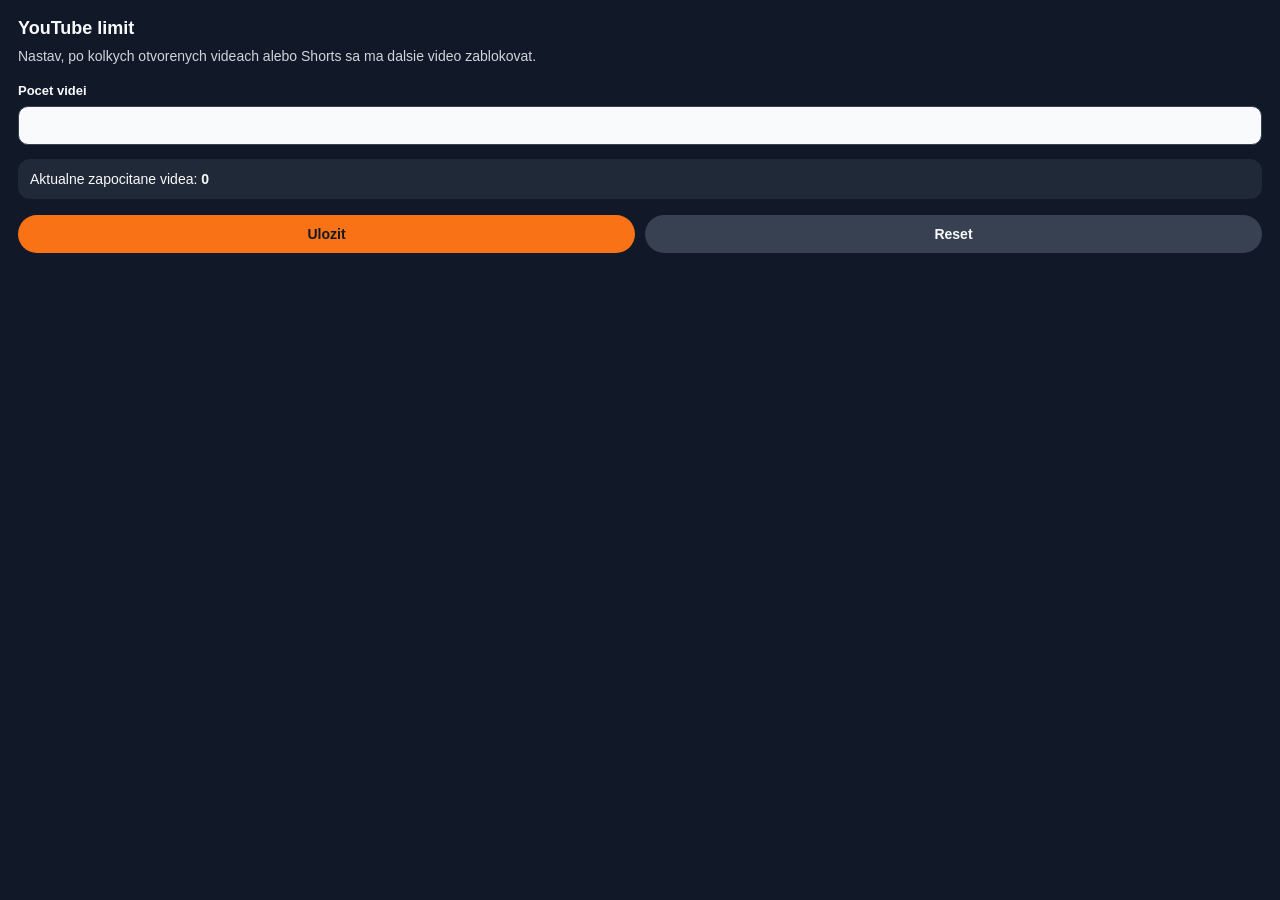
==== popup.html @ 53f16253 "First commit" ====
<!DOCTYPE html>
<html lang="sk">
<head>
    <meta charset="UTF-8">
    <meta name="viewport" content="width=device-width, initial-scale=1.0">
    <title>YouTube limit</title>
    <style>
        :root {
            color-scheme: light;
        }

        body {
            margin: 0;
            min-width: 280px;
            font-family: Arial, sans-serif;
            background: #111827;
            color: #f9fafb;
        }

        .panel {
            padding: 18px;
        }

        h1 {
            margin: 0 0 8px;
            font-size: 18px;
        }

        p {
            margin: 0 0 16px;
            color: #d1d5db;
            font-size: 14px;
            line-height: 1.4;
        }

        label {
            display: block;
            margin-bottom: 8px;
            font-size: 13px;
            font-weight: 700;
        }

        input {
            width: 100%;
            box-sizing: border-box;
            padding: 10px 12px;
            border: 1px solid #374151;
            border-radius: 10px;
            font-size: 15px;
            background: #f9fafb;
            color: #111827;
        }

        .stats {
            margin: 14px 0 16px;
            padding: 12px;
            border-radius: 12px;
            background: #1f2937;
            font-size: 14px;
        }

        .actions {
            display: flex;
            gap: 10px;
        }

        button {
            flex: 1;
            border: none;
            border-radius: 999px;
            padding: 11px 14px;
            font-size: 14px;
            font-weight: 700;
            cursor: pointer;
        }

        button[type="submit"] {
            background: #f97316;
            color: #111827;
        }

        button[type="button"] {
            background: #374151;
            color: #f9fafb;
        }

        #status {
            min-height: 18px;
            margin-top: 12px;
            font-size: 13px;
            color: #fdba74;
        }
    </style>
</head>
<body>
    <div class="panel">
        <h1>YouTube limit</h1>
        <p>Nastav, po kolkych otvorenych videach alebo Shorts sa ma dalsie video zablokovat.</p>

        <form id="settings-form">
            <label for="video-limit">Pocet videi</label>
            <input id="video-limit" name="video-limit" type="number" min="1" step="1" required>

            <div class="stats">
                Aktualne zapocitane videa: <strong id="watched-count">0</strong>
            </div>

            <div class="actions">
                <button type="submit">Ulozit</button>
                <button type="button" id="reset-count">Reset</button>
            </div>
        </form>

        <div id="status"></div>
    </div>

    <script src="popup.js"></script>
</body>
</html>
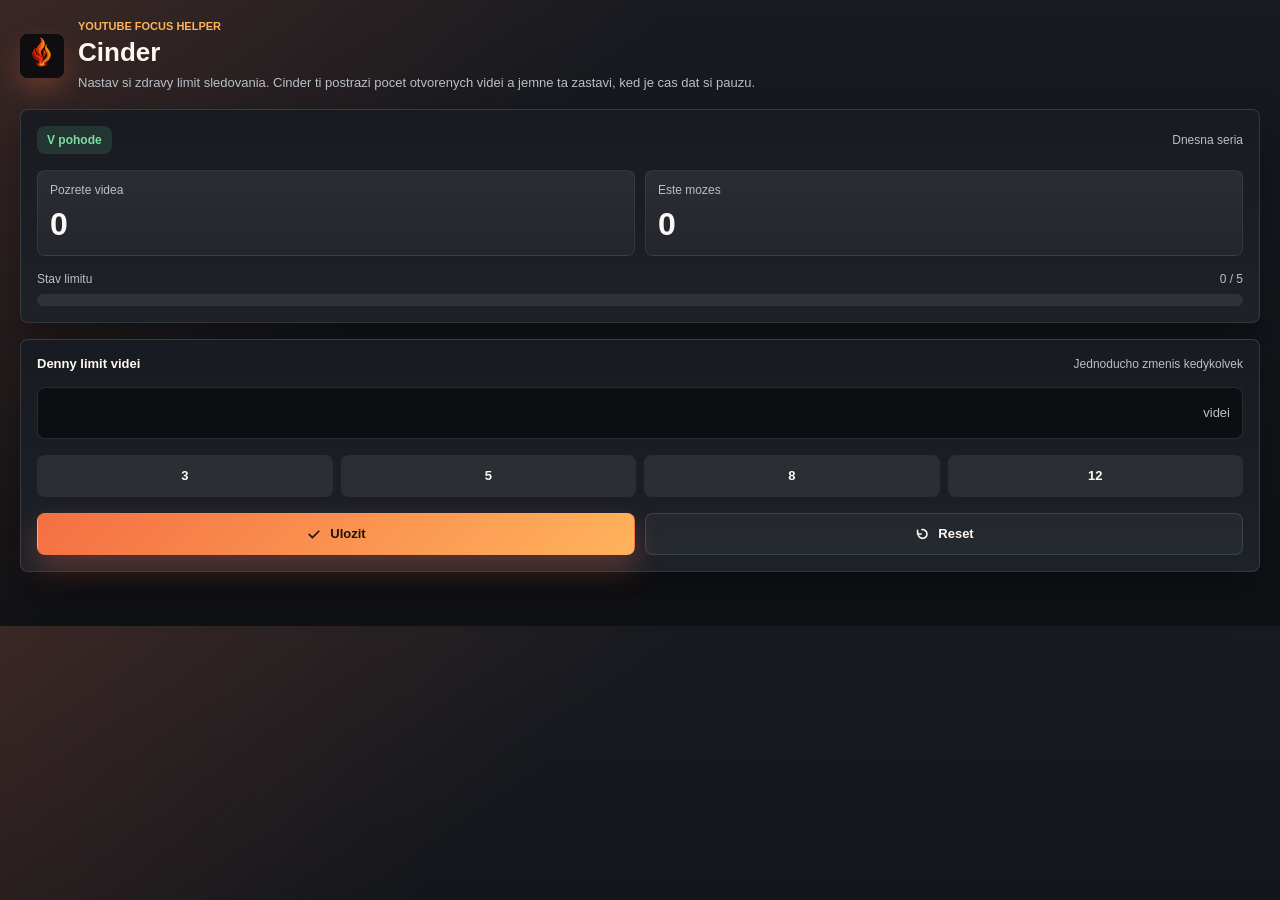
==== commit 3dd0801e: "Add files via upload" ====
--- a/popup.html
+++ b/popup.html
@@ -3,116 +3,95 @@
 <head>
     <meta charset="UTF-8">
     <meta name="viewport" content="width=device-width, initial-scale=1.0">
-    <title>YouTube limit</title>
-    <style>
-        :root {
-            color-scheme: light;
-        }
-
-        body {
-            margin: 0;
-            min-width: 280px;
-            font-family: Arial, sans-serif;
-            background: #111827;
-            color: #f9fafb;
-        }
-
-        .panel {
-            padding: 18px;
-        }
-
-        h1 {
-            margin: 0 0 8px;
-            font-size: 18px;
-        }
-
-        p {
-            margin: 0 0 16px;
-            color: #d1d5db;
-            font-size: 14px;
-            line-height: 1.4;
-        }
-
-        label {
-            display: block;
-            margin-bottom: 8px;
-            font-size: 13px;
-            font-weight: 700;
-        }
-
-        input {
-            width: 100%;
-            box-sizing: border-box;
-            padding: 10px 12px;
-            border: 1px solid #374151;
-            border-radius: 10px;
-            font-size: 15px;
-            background: #f9fafb;
-            color: #111827;
-        }
-
-        .stats {
-            margin: 14px 0 16px;
-            padding: 12px;
-            border-radius: 12px;
-            background: #1f2937;
-            font-size: 14px;
-        }
-
-        .actions {
-            display: flex;
-            gap: 10px;
-        }
-
-        button {
-            flex: 1;
-            border: none;
-            border-radius: 999px;
-            padding: 11px 14px;
-            font-size: 14px;
-            font-weight: 700;
-            cursor: pointer;
-        }
-
-        button[type="submit"] {
-            background: #f97316;
-            color: #111827;
-        }
-
-        button[type="button"] {
-            background: #374151;
-            color: #f9fafb;
-        }
-
-        #status {
-            min-height: 18px;
-            margin-top: 12px;
-            font-size: 13px;
-            color: #fdba74;
-        }
-    </style>
+    <title>Cinder</title>
+    <link rel="icon" type="image/svg+xml" href="logo.svg">
+    <link rel="stylesheet" href="styles.css">
 </head>
 <body>
-    <div class="panel">
-        <h1>YouTube limit</h1>
-        <p>Nastav, po kolkych otvorenych videach alebo Shorts sa ma dalsie video zablokovat.</p>
+    <main class="popup-app">
+        <section class="hero">
+            <div class="hero-brand" aria-hidden="true">
+                <img src="logo.svg" alt="" class="hero-brand-icon">
+            </div>
 
-        <form id="settings-form">
-            <label for="video-limit">Pocet videi</label>
-            <input id="video-limit" name="video-limit" type="number" min="1" step="1" required>
+            <div class="hero-copy">
+                <p class="eyebrow">YouTube focus helper</p>
+                <h1>Cinder</h1>
+                <p class="hero-text">
+                    Nastav si zdravy limit sledovania. Cinder ti postrazi pocet otvorenych videi
+                    a jemne ta zastavi, ked je cas dat si pauzu.
+                </p>
+            </div>
+        </section>
 
-            <div class="stats">
-                Aktualne zapocitane videa: <strong id="watched-count">0</strong>
+        <section class="overview">
+            <div class="overview-head">
+                <span id="state-pill" class="state-pill">V pohode</span>
+                <span id="session-caption" class="session-caption">Dnesna seria</span>
+            </div>
+
+            <div class="metric-grid">
+                <article class="metric-tile">
+                    <span class="metric-label">Pozrete videa</span>
+                    <strong id="watched-count" class="metric-value">0</strong>
+                </article>
+
+                <article class="metric-tile">
+                    <span class="metric-label">Este mozes</span>
+                    <strong id="remaining-count" class="metric-value">0</strong>
+                </article>
+            </div>
+
+            <div class="progress-group">
+                <div class="progress-meta">
+                    <span>Stav limitu</span>
+                    <span id="progress-text">0 / 5</span>
+                </div>
+
+                <div class="progress-track" aria-hidden="true">
+                    <div id="progress-fill" class="progress-fill"></div>
+                </div>
+            </div>
+        </section>
+
+        <form id="settings-form" class="settings-form">
+            <div class="field-head">
+                <label for="video-limit">Denny limit videi</label>
+                <span class="field-hint">Jednoducho zmenis kedykolvek</span>
+            </div>
+
+            <div class="input-shell">
+                <input id="video-limit" name="video-limit" type="number" min="1" step="1" required inputmode="numeric">
+                <span class="input-suffix">videi</span>
+            </div>
+
+            <div class="preset-group" role="group" aria-label="Rychle nastavenia">
+                <button type="button" class="preset-button" data-limit="3">3</button>
+                <button type="button" class="preset-button" data-limit="5">5</button>
+                <button type="button" class="preset-button" data-limit="8">8</button>
+                <button type="button" class="preset-button" data-limit="12">12</button>
             </div>
 
             <div class="actions">
-                <button type="submit">Ulozit</button>
-                <button type="button" id="reset-count">Reset</button>
+                <button type="submit" class="primary-button">
+                    <svg viewBox="0 0 20 20" aria-hidden="true">
+                        <path d="M4 10.5L8 14.5L16 6.5" fill="none" stroke="currentColor" stroke-linecap="round" stroke-linejoin="round" stroke-width="2"></path>
+                    </svg>
+                    <span>Ulozit</span>
+                </button>
+
+                <button type="button" id="reset-count" class="secondary-button">
+                    <svg viewBox="0 0 20 20" aria-hidden="true">
+                        <path d="M4.5 5.5V10H9" fill="none" stroke="currentColor" stroke-linecap="round" stroke-linejoin="round" stroke-width="2"></path>
+                        <path d="M5.2 10A5.5 5.5 0 1 0 10 4.5" fill="none" stroke="currentColor" stroke-linecap="round" stroke-linejoin="round" stroke-width="2"></path>
+                    </svg>
+                    <span>Reset</span>
+                </button>
             </div>
         </form>
 
-        <div id="status"></div>
-    </div>
+        <p id="status" class="status-text" aria-live="polite"></p>
+    </main>
 
     <script src="popup.js"></script>
 </body>
--- a/styles.css
+++ b/styles.css
@@ -0,0 +1,328 @@
+:root {
+    color-scheme: dark;
+    --bg: #111317;
+    --panel: rgba(24, 27, 33, 0.98);
+    --panel-strong: rgba(30, 34, 41, 0.98);
+    --panel-soft: rgba(255, 255, 255, 0.075);
+    --line: rgba(255, 255, 255, 0.12);
+    --text: #fff8f2;
+    --muted: #b9c0c8;
+    --accent: #f46f43;
+    --accent-strong: #ffb35c;
+    --accent-cool: #76d6c5;
+    --success: #7bdca4;
+    --warning: #ffd166;
+    --danger: #ff7f7f;
+    --shadow: 0 18px 42px rgba(0, 0, 0, 0.32);
+    font-family: Inter, "Segoe UI", Roboto, Arial, sans-serif;
+}
+
+* {
+    box-sizing: border-box;
+}
+
+body {
+    margin: 0;
+    min-width: 360px;
+    background:
+        linear-gradient(135deg, rgba(244, 111, 67, 0.16), transparent 36%),
+        linear-gradient(180deg, #171a20 0%, #0f1115 100%);
+    color: var(--text);
+}
+
+.popup-app {
+    display: grid;
+    gap: 16px;
+    padding: 20px;
+}
+
+.hero {
+    display: grid;
+    grid-template-columns: auto 1fr;
+    gap: 14px;
+    align-items: center;
+}
+
+.hero-brand {
+    display: grid;
+    place-items: center;
+    width: 44px;
+    height: 44px;
+    border-radius: 8px;
+    overflow: hidden;
+    background: #0f0d0f;
+    box-shadow: 0 12px 24px rgba(244, 111, 67, 0.25);
+}
+
+.hero-brand-icon {
+    width: 100%;
+    height: 100%;
+    object-fit: cover;
+}
+
+.hero-copy {
+    display: grid;
+    gap: 6px;
+}
+
+.eyebrow {
+    margin: 0;
+    color: var(--accent-strong);
+    font-size: 11px;
+    font-weight: 700;
+    text-transform: uppercase;
+}
+
+h1 {
+    margin: 0;
+    font-size: 26px;
+    line-height: 1.1;
+}
+
+.hero-text {
+    margin: 0;
+    color: var(--muted);
+    font-size: 13px;
+    line-height: 1.55;
+}
+
+.overview,
+.settings-form {
+    display: grid;
+    gap: 16px;
+    padding: 16px;
+    border: 1px solid var(--line);
+    border-radius: 8px;
+    background: linear-gradient(180deg, var(--panel) 0%, var(--panel-strong) 100%);
+    box-shadow: var(--shadow);
+}
+
+.overview-head {
+    display: flex;
+    align-items: center;
+    justify-content: space-between;
+    gap: 12px;
+}
+
+.state-pill {
+    display: inline-flex;
+    align-items: center;
+    min-height: 28px;
+    padding: 0 10px;
+    border-radius: 8px;
+    background: rgba(103, 210, 143, 0.14);
+    color: var(--success);
+    font-size: 12px;
+    font-weight: 700;
+}
+
+.state-pill[data-state="warning"] {
+    background: rgba(248, 184, 78, 0.14);
+    color: var(--warning);
+}
+
+.state-pill[data-state="danger"] {
+    background: rgba(255, 116, 116, 0.14);
+    color: var(--danger);
+}
+
+.session-caption {
+    color: var(--muted);
+    font-size: 12px;
+    text-align: right;
+}
+
+.metric-grid {
+    display: grid;
+    grid-template-columns: repeat(2, minmax(0, 1fr));
+    gap: 10px;
+}
+
+.metric-tile {
+    display: grid;
+    gap: 8px;
+    min-height: 86px;
+    padding: 12px;
+    border: 1px solid rgba(255, 255, 255, 0.08);
+    border-radius: 8px;
+    background: linear-gradient(180deg, var(--panel-soft), rgba(255, 255, 255, 0.035));
+}
+
+.metric-label {
+    color: var(--muted);
+    font-size: 12px;
+}
+
+.metric-value {
+    font-size: 32px;
+    line-height: 1;
+}
+
+.progress-group {
+    display: grid;
+    gap: 8px;
+}
+
+.progress-meta {
+    display: flex;
+    justify-content: space-between;
+    gap: 12px;
+    color: var(--muted);
+    font-size: 12px;
+}
+
+.progress-track {
+    overflow: hidden;
+    height: 12px;
+    border-radius: 999px;
+    background: rgba(255, 255, 255, 0.08);
+}
+
+.progress-fill {
+    width: 0;
+    height: 100%;
+    border-radius: inherit;
+    background: linear-gradient(90deg, var(--accent) 0%, var(--accent-strong) 60%, var(--accent-cool) 100%);
+    transition: width 180ms ease;
+}
+
+.field-head {
+    display: flex;
+    justify-content: space-between;
+    gap: 12px;
+    align-items: baseline;
+}
+
+label {
+    font-size: 13px;
+    font-weight: 700;
+}
+
+.field-hint {
+    color: var(--muted);
+    font-size: 12px;
+}
+
+.input-shell {
+    display: grid;
+    grid-template-columns: 1fr auto;
+    gap: 10px;
+    align-items: center;
+    padding: 0 12px;
+    min-height: 52px;
+    border: 1px solid rgba(255, 255, 255, 0.12);
+    border-radius: 8px;
+    background: rgba(12, 14, 18, 0.92);
+}
+
+input {
+    width: 100%;
+    border: none;
+    outline: none;
+    padding: 0;
+    background: transparent;
+    color: var(--text);
+    font-size: 24px;
+    font-weight: 700;
+}
+
+input::-webkit-outer-spin-button,
+input::-webkit-inner-spin-button {
+    margin: 0;
+}
+
+.input-suffix {
+    color: var(--muted);
+    font-size: 13px;
+}
+
+.preset-group {
+    display: grid;
+    grid-template-columns: repeat(4, minmax(0, 1fr));
+    gap: 8px;
+}
+
+.preset-button,
+.primary-button,
+.secondary-button {
+    display: inline-flex;
+    align-items: center;
+    justify-content: center;
+    gap: 8px;
+    min-height: 42px;
+    border: 1px solid transparent;
+    border-radius: 8px;
+    background: rgba(255, 255, 255, 0.07);
+    color: var(--text);
+    font: inherit;
+    font-size: 13px;
+    font-weight: 700;
+    cursor: pointer;
+    transition:
+        transform 140ms ease,
+        border-color 140ms ease,
+        background-color 140ms ease,
+        color 140ms ease,
+        box-shadow 140ms ease;
+}
+
+.preset-button:hover,
+.primary-button:hover,
+.secondary-button:hover {
+    transform: translateY(-1px);
+}
+
+.preset-button.is-active {
+    border-color: rgba(255, 179, 92, 0.5);
+    background: rgba(255, 179, 92, 0.15);
+    color: var(--accent-strong);
+}
+
+.actions {
+    display: grid;
+    grid-template-columns: repeat(2, minmax(0, 1fr));
+    gap: 10px;
+}
+
+.primary-button {
+    background: linear-gradient(135deg, var(--accent), var(--accent-strong));
+    color: #241006;
+    box-shadow: 0 14px 30px rgba(255, 107, 74, 0.28);
+}
+
+.secondary-button {
+    border-color: rgba(255, 255, 255, 0.12);
+    background: rgba(255, 255, 255, 0.04);
+}
+
+.primary-button svg,
+.secondary-button svg {
+    width: 16px;
+    height: 16px;
+    flex: 0 0 16px;
+}
+
+.status-text {
+    min-height: 18px;
+    margin: 0;
+    color: var(--muted);
+    font-size: 12px;
+}
+
+.status-text[data-tone="success"] {
+    color: var(--success);
+}
+
+.status-text[data-tone="warning"] {
+    color: var(--warning);
+}
+
+.status-text[data-tone="danger"] {
+    color: var(--danger);
+}
+
+button:focus-visible,
+input:focus-visible {
+    outline: 2px solid rgba(77, 212, 198, 0.7);
+    outline-offset: 2px;
+}
